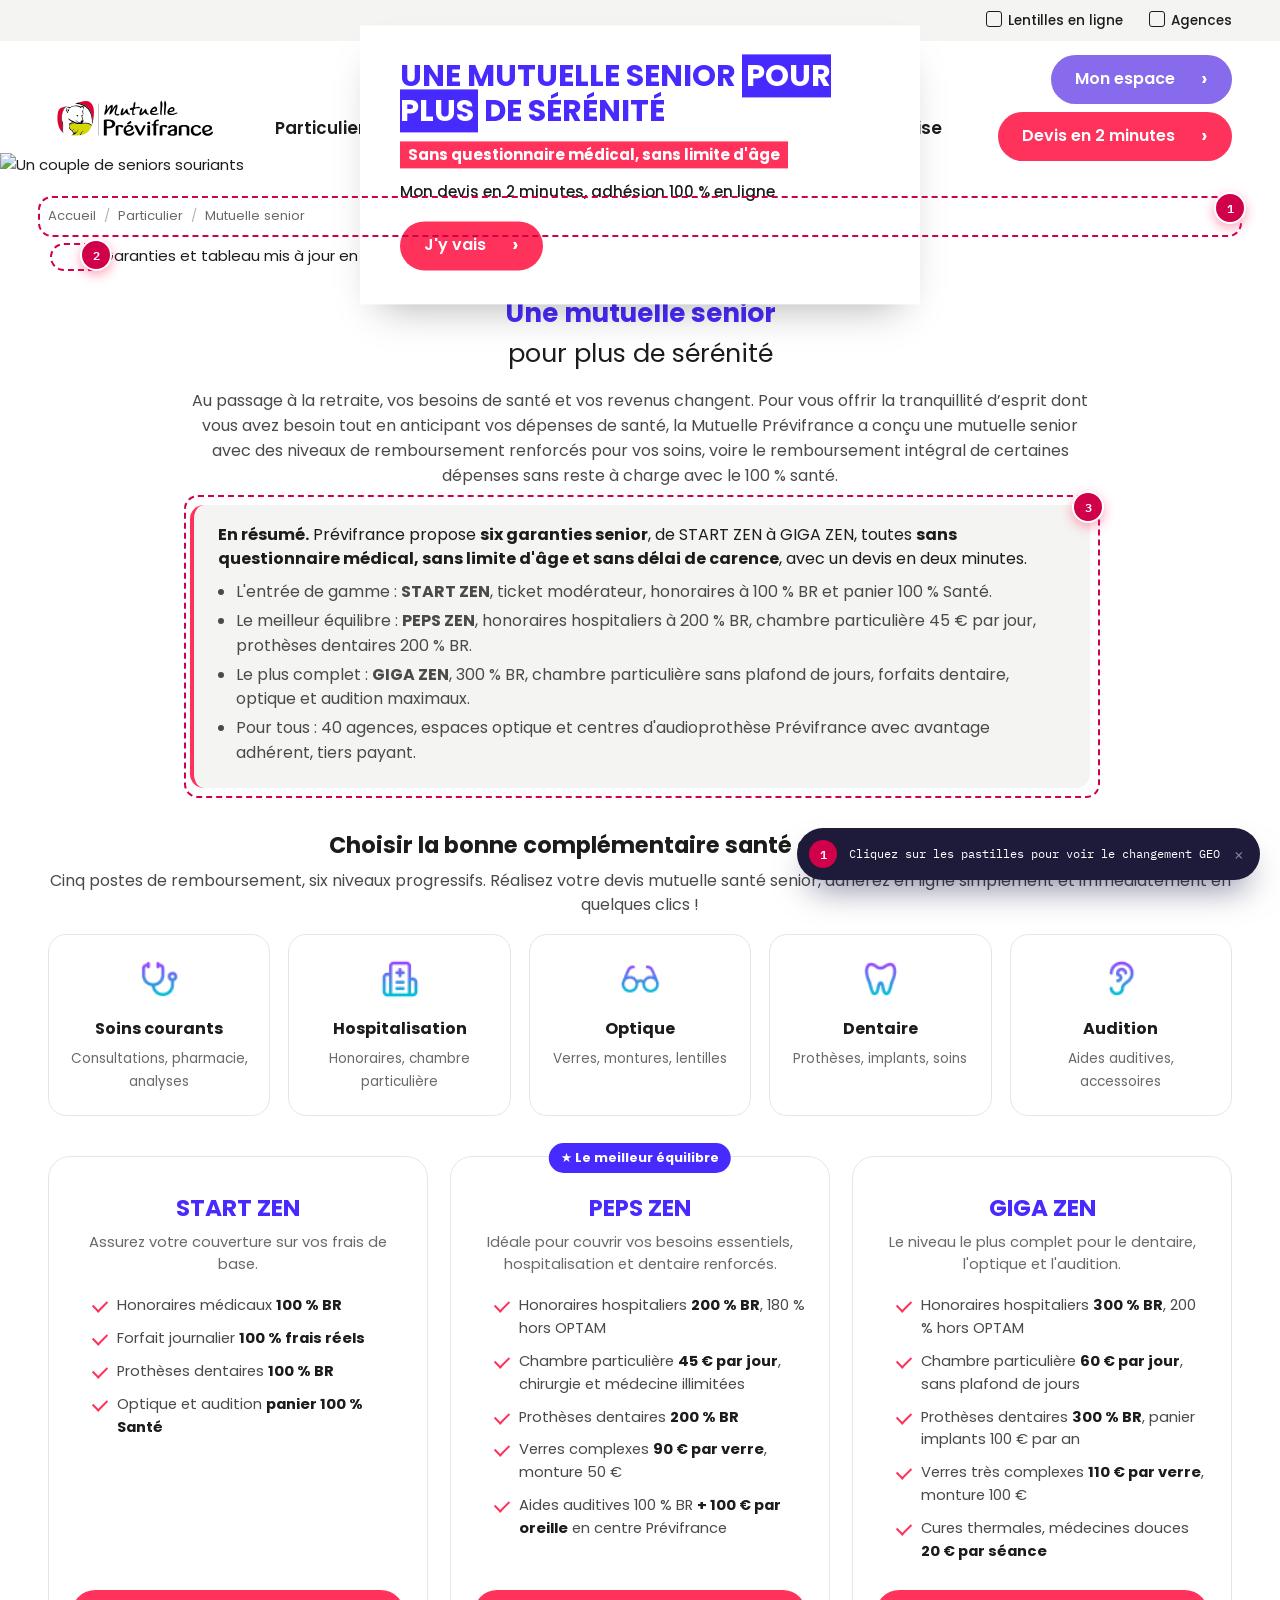
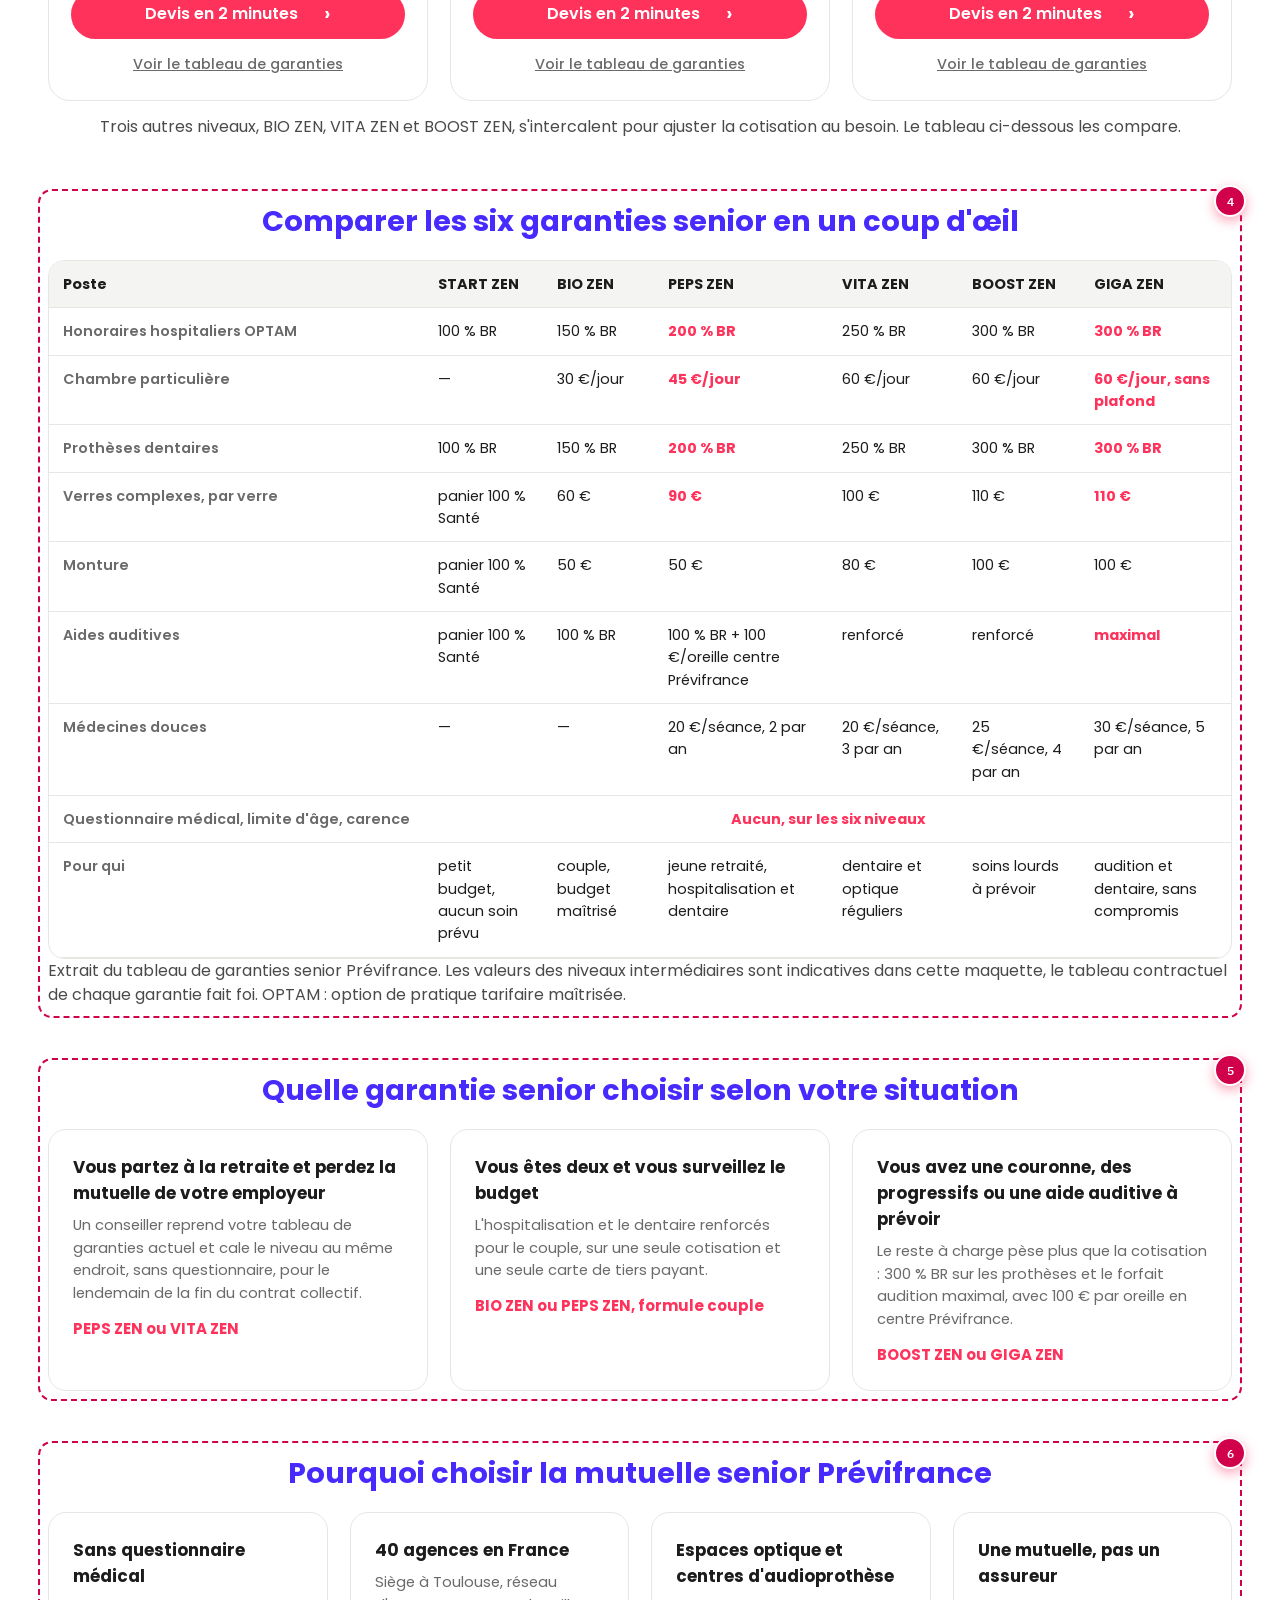
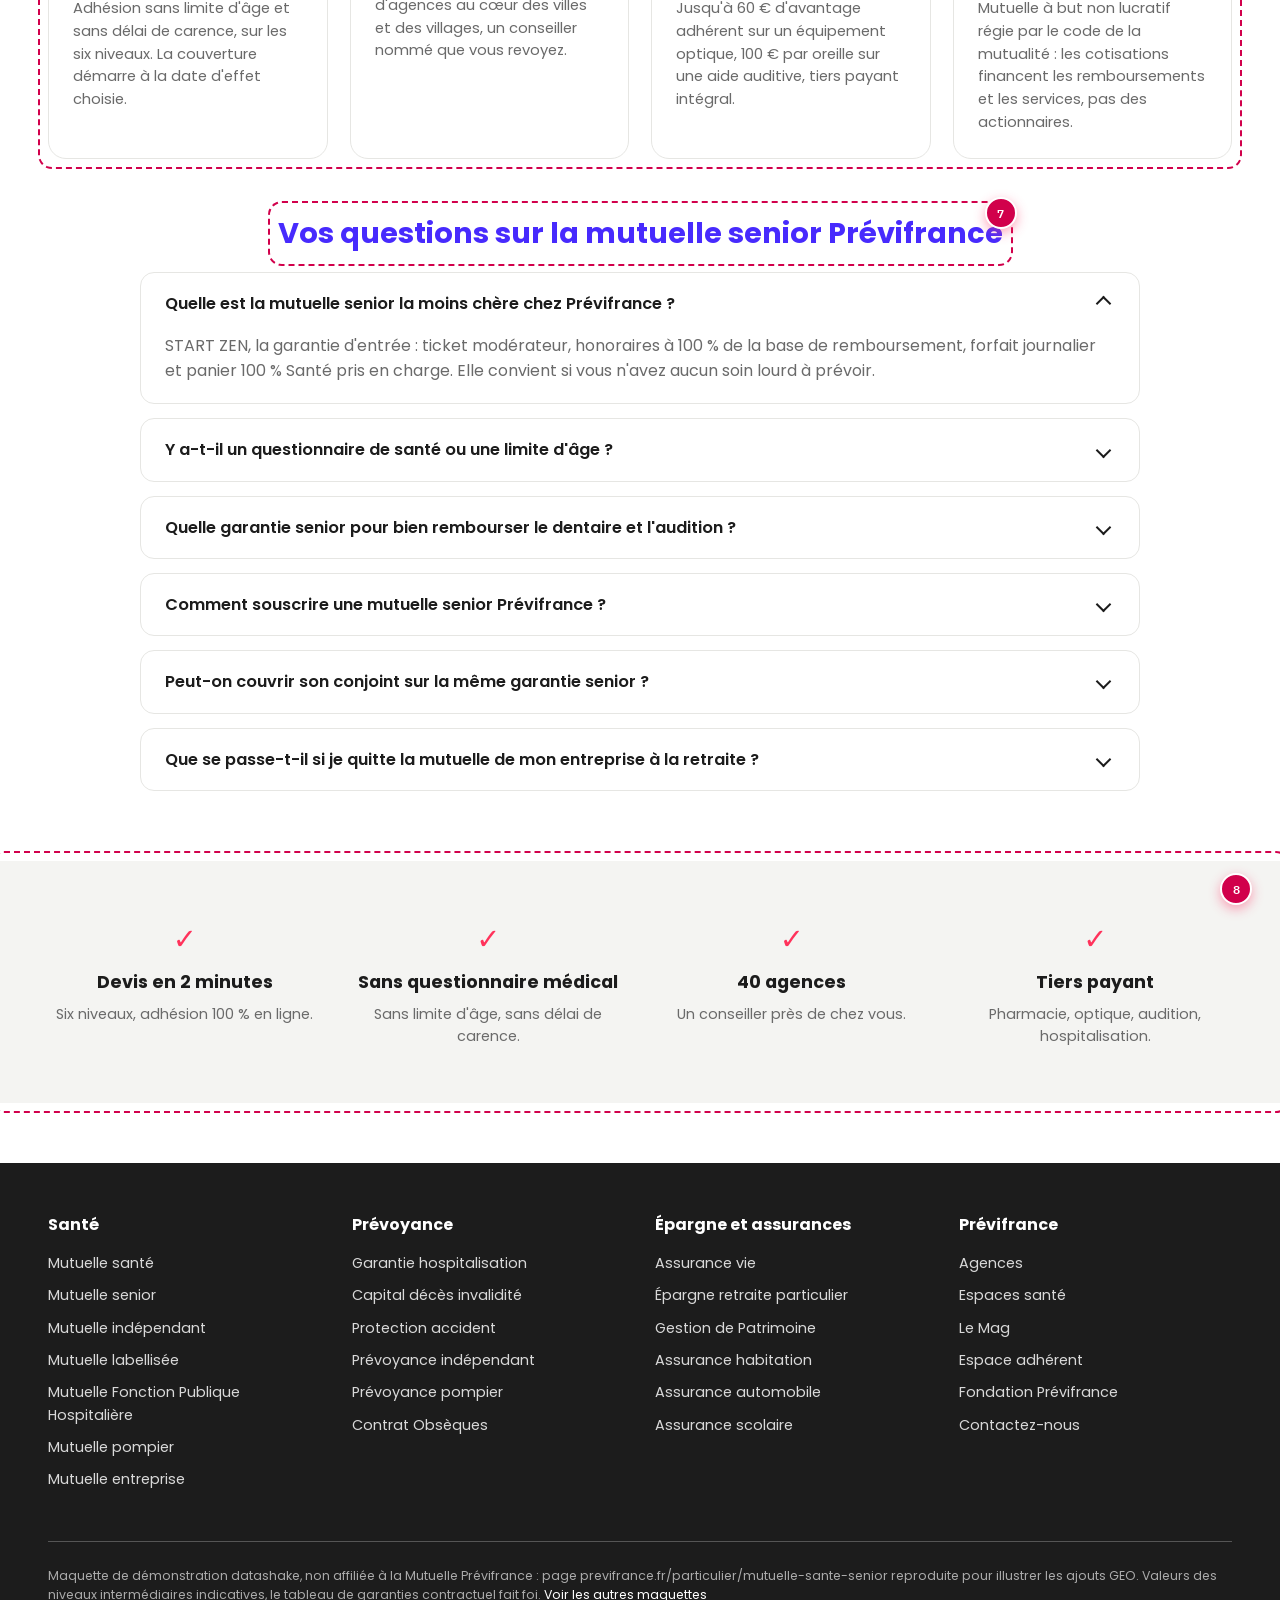
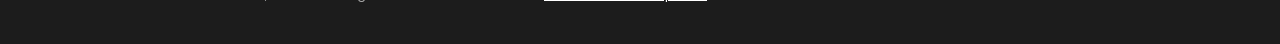
==== mutuelle-sante-senior.html @ 7e4151a9 "Maquettes GEO Prévifrance : page conseil et page d'offre senior, pastilles cliquables Co-Authored-By" ====
<!doctype html>
<html lang="fr">
<head>
<meta charset="utf-8">
<meta name="viewport" content="width=device-width, initial-scale=1.0">
<title>Mutuelle santé senior et retraité sans limite d'âge | Mutuelle Prévifrance — maquette GEO datashake</title>
<meta name="description" content="Maquette datashake de la page previfrance.fr/particulier/mutuelle-sante-senior : page d'offre reproduite, ajouts GEO en pastilles pour que les six garanties senior soient lues, comparées et citées par ChatGPT, Gemini et les Aperçus IA.">
<meta name="robots" content="noindex, nofollow">
<link rel="canonical" href="https://www.previfrance.fr/particulier/mutuelle-sante-senior.html">
<meta property="og:title" content="Mutuelle santé senior et retraité sans limite d'âge | Mutuelle Prévifrance">
<meta property="og:description" content="Six niveaux de garanties senior sans questionnaire médical, sans limite d'âge, devis en 2 minutes et adhésion en ligne.">
<meta property="og:image" content="https://www.previfrance.fr/sites/default/files/2026-09/HEADER_SENIOR%201.jpg">
<meta property="article:modified_time" content="2026-09-01T09:00:00+02:00">
<link rel="stylesheet" href="assets/pf-site.css">
<script type="application/ld+json">
{"@context":"https://schema.org","@type":"BreadcrumbList","itemListElement":[
 {"@type":"ListItem","position":1,"name":"Accueil","item":"https://www.previfrance.fr/"},
 {"@type":"ListItem","position":2,"name":"Particulier","item":"https://www.previfrance.fr/particulier/mutuelle-sante.html"},
 {"@type":"ListItem","position":3,"name":"Mutuelle senior","item":"https://www.previfrance.fr/particulier/mutuelle-sante-senior.html"}]}
</script>
<script type="application/ld+json">
{"@context":"https://schema.org","@type":"WebPage","name":"Mutuelle santé senior et retraité sans limite d'âge","url":"https://www.previfrance.fr/particulier/mutuelle-sante-senior.html","dateModified":"2026-09-01",
 "publisher":{"@type":"Organization","name":"Mutuelle Prévifrance","url":"https://www.previfrance.fr/","logo":"https://www.previfrance.fr/themes/custom/previfrance_front/logo.svg","address":{"@type":"PostalAddress","addressLocality":"Toulouse","addressCountry":"FR"},"numberOfEmployees":{"@type":"QuantitativeValue","value":"40 agences"},"sameAs":["https://fr.linkedin.com/company/mutuelle-previfrance"]},
 "mainEntity":{"@type":"ItemList","numberOfItems":6,"itemListElement":[
  {"@type":"ListItem","position":1,"item":{"@type":"Product","name":"START ZEN","brand":{"@type":"Brand","name":"Mutuelle Prévifrance"},"category":"Complémentaire santé senior","description":"Garantie d'entrée : ticket modérateur, honoraires à 100 % BR, forfait journalier, panier 100 % Santé.","offers":{"@type":"Offer","priceCurrency":"EUR","availability":"https://schema.org/InStock","description":"Devis immédiat en ligne, sans questionnaire médical, sans limite d'âge"}}},
  {"@type":"ListItem","position":2,"item":{"@type":"Product","name":"BIO ZEN","brand":{"@type":"Brand","name":"Mutuelle Prévifrance"},"category":"Complémentaire santé senior","description":"Honoraires hospitaliers à 150 % BR, chambre particulière 30 € par jour, prothèses dentaires 150 % BR.","offers":{"@type":"Offer","priceCurrency":"EUR","availability":"https://schema.org/InStock","description":"Devis immédiat en ligne, sans questionnaire médical"}}},
  {"@type":"ListItem","position":3,"item":{"@type":"Product","name":"PEPS ZEN","brand":{"@type":"Brand","name":"Mutuelle Prévifrance"},"category":"Complémentaire santé senior","description":"Honoraires hospitaliers à 200 % BR, chambre particulière 45 € par jour, prothèses dentaires 200 % BR, verres complexes 90 € par verre.","offers":{"@type":"Offer","priceCurrency":"EUR","availability":"https://schema.org/InStock","description":"Devis immédiat en ligne, sans questionnaire médical"}}},
  {"@type":"ListItem","position":4,"item":{"@type":"Product","name":"VITA ZEN","brand":{"@type":"Brand","name":"Mutuelle Prévifrance"},"category":"Complémentaire santé senior","description":"Honoraires hospitaliers à 250 % BR, chambre particulière 60 € par jour, prothèses dentaires 250 % BR, aides auditives renforcées.","offers":{"@type":"Offer","priceCurrency":"EUR","availability":"https://schema.org/InStock","description":"Devis immédiat en ligne, sans questionnaire médical"}}},
  {"@type":"ListItem","position":5,"item":{"@type":"Product","name":"BOOST ZEN","brand":{"@type":"Brand","name":"Mutuelle Prévifrance"},"category":"Complémentaire santé senior","description":"Honoraires hospitaliers à 300 % BR, prothèses dentaires 300 % BR, verres très complexes 110 € par verre, médecines douces.","offers":{"@type":"Offer","priceCurrency":"EUR","availability":"https://schema.org/InStock","description":"Devis immédiat en ligne, sans questionnaire médical"}}},
  {"@type":"ListItem","position":6,"item":{"@type":"Product","name":"GIGA ZEN","brand":{"@type":"Brand","name":"Mutuelle Prévifrance"},"category":"Complémentaire santé senior","description":"Le niveau le plus complet : 300 % BR, chambre particulière sans plafond de jours, forfaits dentaire, optique et audition maximaux, cures thermales.","offers":{"@type":"Offer","priceCurrency":"EUR","availability":"https://schema.org/InStock","description":"Devis immédiat en ligne, sans questionnaire médical"}}}]}}
</script>
<script type="application/ld+json">
{"@context":"https://schema.org","@type":"FAQPage","mainEntity":[
 {"@type":"Question","name":"Quelle est la mutuelle senior la moins chère chez Prévifrance ?","acceptedAnswer":{"@type":"Answer","text":"START ZEN, la garantie d'entrée : ticket modérateur, honoraires à 100 % de la base de remboursement, forfait journalier et panier 100 % Santé pris en charge. Elle convient si vous n'avez aucun soin lourd à prévoir."}},
 {"@type":"Question","name":"Y a-t-il un questionnaire de santé ou une limite d'âge ?","acceptedAnswer":{"@type":"Answer","text":"Non. Les six garanties senior Prévifrance sont accessibles sans questionnaire médical, sans limite d'âge et sans délai de carence."}},
 {"@type":"Question","name":"Quelle garantie senior pour bien rembourser le dentaire et l'audition ?","acceptedAnswer":{"@type":"Answer","text":"BOOST ZEN ou GIGA ZEN, qui remboursent les prothèses dentaires à 300 % de la base et portent le forfait aides auditives au maximum, avec 100 € par oreille en plus dans un centre d'audioprothèse Prévifrance."}},
 {"@type":"Question","name":"Comment souscrire une mutuelle senior Prévifrance ?","acceptedAnswer":{"@type":"Answer","text":"En ligne avec un devis en deux minutes et une adhésion immédiate, par téléphone, ou dans l'une des 40 agences Prévifrance. La nouvelle mutuelle se charge de résilier l'ancienne."}},
 {"@type":"Question","name":"Peut-on couvrir son conjoint sur la même garantie senior ?","acceptedAnswer":{"@type":"Answer","text":"Oui, la formule couple couvre les deux conjoints sur un même niveau de garantie, avec une seule cotisation et une seule carte de tiers payant."}},
 {"@type":"Question","name":"Que se passe-t-il si je quitte la mutuelle de mon entreprise à la retraite ?","acceptedAnswer":{"@type":"Answer","text":"Vous souscrivez votre garantie senior pour le lendemain de la fin de votre contrat collectif, sans questionnaire. Un conseiller reprend votre ancien tableau de garanties pour caler le niveau au plus juste."}}]}
</script>
</head>
<body>
<div class="topbar"><div class="wrap"><span>Lentilles en ligne</span><span>Agences</span></div></div>
<div class="header"><div class="wrap">
  <a class="logo" href="#" aria-label="Mutuelle Prévifrance"><img src="assets/logo-previfrance.svg" alt="Mutuelle Prévifrance"></a>
  <nav><a href="#">Particulier</a><a href="#">Senior</a><a href="#">Indépendant</a><a href="#">Pompier</a><a href="#">Agent territorial</a><a href="#">Entreprise</a></nav>
  <div class="right"><a class="btn-violet" href="#">Mon espace</a><a class="btn-pink" href="#">Devis en 2 minutes</a></div>
</div></div>

<section class="hero">
  <img src="assets/header_landing_senior.jpg" alt="Un couple de seniors souriants">
  <div class="hero-box">
    <h1>Une mutuelle senior <mark>pour plus</mark> de sérénité</h1>
    <span class="tag">Sans questionnaire médical, sans limite d'âge</span>
    <p>Mon devis en 2 minutes, adhésion 100 % en ligne</p>
    <a class="btn-pink" href="#garanties">J'y vais</a>
  </div>
</section>

<main class="wrap">

  <nav class="breadcrumb geo-mark" aria-label="Fil d'Ariane" style="margin-top:30px">
    <button class="geo-badge" type="button" data-tooltip="t1" aria-expanded="false">1</button>
    <div class="geo-tooltip" id="t1" role="tooltip"><span class="kind">Structure + code</span><strong>Fil d'Ariane visible et balisé</strong><p>Il resitue la page dans Accueil &gt; Particulier &gt; Mutuelle senior et se double d'un schéma <code>BreadcrumbList</code>, lu par les moteurs génératifs pour comprendre où ils sont sur le site et à quel public la page s'adresse.</p></div>
    <a href="#">Accueil</a><span class="sep">/</span><a href="#">Particulier</a><span class="sep">/</span><span>Mutuelle senior</span>
  </nav>

  <div class="content" style="padding:0;max-width:none">
    <p class="geo-updated geo-mark" style="display:inline-block;margin:26px 0 0 12px;padding:4px 30px 4px 8px">
      <button class="geo-badge" type="button" data-tooltip="t2" aria-expanded="false">2</button>
      <div class="geo-tooltip" id="t2" role="tooltip"><span class="kind">Fraîcheur</span><strong>Date de mise à jour visible et balisée</strong><p>Les IA privilégient le contenu daté et récent. La page d'origine ne porte aucune date ni en-tête HTTP de fraîcheur. La date est affichée, portée par <code>&lt;time datetime&gt;</code>, reprise en <code>dateModified</code> dans le JSON-LD et en <code>article:modified_time</code>.</p></div>
      Garanties et tableau mis à jour en <time datetime="2026-09-01">septembre 2026</time>
    </p>

    <h2 class="h2-center" style="margin-top:26px">Une mutuelle senior <small>pour plus de sérénité</small></h2>
    <p class="sub" style="max-width:900px;margin-left:auto;margin-right:auto">Au passage à la retraite, vos besoins de santé et vos revenus changent. Pour vous offrir la tranquillité d’esprit dont vous avez besoin tout en anticipant vos dépenses de santé, la Mutuelle Prévifrance a conçu une mutuelle senior avec des niveaux de remboursement renforcés pour vos soins, voire le remboursement intégral de certaines dépenses sans reste à charge avec le 100 % santé.</p>

    <div class="geo-quick geo-mark" style="max-width:900px;margin:0 auto 40px">
      <button class="geo-badge" type="button" data-tooltip="t3" aria-expanded="false">3</button>
      <div class="geo-tooltip" id="t3" role="tooltip"><span class="kind">Sémantique</span><strong>Résumé rapide avant les cartes</strong><p>Une IA lit les 300 premiers mots et repart. Ce bloc répond en cinq lignes aux questions mesurées : combien de garanties, la moins chère, la plus complète, les conditions d'entrée. C'est la phrase que ChatGPT recopie quand on lui demande « quelle mutuelle senior choisir ».</p></div>
      <strong>En résumé.</strong> Prévifrance propose <strong>six garanties senior</strong>, de START ZEN à GIGA ZEN, toutes <strong>sans questionnaire médical, sans limite d'âge et sans délai de carence</strong>, avec un devis en deux minutes.
      <ul>
        <li>L'entrée de gamme : <strong>START ZEN</strong>, ticket modérateur, honoraires à 100 % BR et panier 100 % Santé.</li>
        <li>Le meilleur équilibre : <strong>PEPS ZEN</strong>, honoraires hospitaliers à 200 % BR, chambre particulière 45 € par jour, prothèses dentaires 200 % BR.</li>
        <li>Le plus complet : <strong>GIGA ZEN</strong>, 300 % BR, chambre particulière sans plafond de jours, forfaits dentaire, optique et audition maximaux.</li>
        <li>Pour tous : 40 agences, espaces optique et centres d'audioprothèse Prévifrance avec avantage adhérent, tiers payant.</li>
      </ul>
    </div>

    <h3 style="text-align:center;font-size:1.4rem;margin:0 0 6px">Choisir la bonne complémentaire santé c'est simple !</h3>
    <p class="sub">Cinq postes de remboursement, six niveaux progressifs. Réalisez votre devis mutuelle santé senior, adhérez en ligne simplement et immédiatement en quelques clics !</p>

    <div class="postes">
      <div class="poste"><img src="assets/ico-soins.png" alt=""><b>Soins courants</b><span>Consultations, pharmacie, analyses</span></div>
      <div class="poste"><img src="assets/ico-hospi.png" alt=""><b>Hospitalisation</b><span>Honoraires, chambre particulière</span></div>
      <div class="poste"><img src="assets/ico-optique.png" alt=""><b>Optique</b><span>Verres, montures, lentilles</span></div>
      <div class="poste"><img src="assets/ico-dentaire.png" alt=""><b>Dentaire</b><span>Prothèses, implants, soins</span></div>
      <div class="poste"><img src="assets/ico-audition.png" alt=""><b>Audition</b><span>Aides auditives, accessoires</span></div>
    </div>

    <div class="cards" id="garanties">
      <article class="card">
        <h3>START ZEN</h3><p class="desc">Assurez votre couverture sur vos frais de base.</p>
        <ul class="feat">
          <li><span>Honoraires médicaux <b>100 % BR</b></span></li>
          <li><span>Forfait journalier <b>100 % frais réels</b></span></li>
          <li><span>Prothèses dentaires <b>100 % BR</b></span></li>
          <li><span>Optique et audition <b>panier 100 % Santé</b></span></li>
        </ul>
        <a class="btn-pink" href="#">Devis en 2 minutes</a><a class="more" href="#">Voir le tableau de garanties</a>
      </article>
      <article class="card">
        <span class="star">★ Le meilleur équilibre</span>
        <h3>PEPS ZEN</h3><p class="desc">Idéale pour couvrir vos besoins essentiels, hospitalisation et dentaire renforcés.</p>
        <ul class="feat">
          <li><span>Honoraires hospitaliers <b>200 % BR</b>, 180 % hors OPTAM</span></li>
          <li><span>Chambre particulière <b>45 € par jour</b>, chirurgie et médecine illimitées</span></li>
          <li><span>Prothèses dentaires <b>200 % BR</b></span></li>
          <li><span>Verres complexes <b>90 € par verre</b>, monture 50 €</span></li>
          <li><span>Aides auditives 100 % BR <b>+ 100 € par oreille</b> en centre Prévifrance</span></li>
        </ul>
        <a class="btn-pink" href="#">Devis en 2 minutes</a><a class="more" href="#">Voir le tableau de garanties</a>
      </article>
      <article class="card">
        <h3>GIGA ZEN</h3><p class="desc">Le niveau le plus complet pour le dentaire, l'optique et l'audition.</p>
        <ul class="feat">
          <li><span>Honoraires hospitaliers <b>300 % BR</b>, 200 % hors OPTAM</span></li>
          <li><span>Chambre particulière <b>60 € par jour</b>, sans plafond de jours</span></li>
          <li><span>Prothèses dentaires <b>300 % BR</b>, panier implants 100 € par an</span></li>
          <li><span>Verres très complexes <b>110 € par verre</b>, monture 100 €</span></li>
          <li><span>Cures thermales, médecines douces <b>20 € par séance</b></span></li>
        </ul>
        <a class="btn-pink" href="#">Devis en 2 minutes</a><a class="more" href="#">Voir le tableau de garanties</a>
      </article>
    </div>
    <p class="sub" style="margin-top:14px">Trois autres niveaux, BIO ZEN, VITA ZEN et BOOST ZEN, s'intercalent pour ajuster la cotisation au besoin. Le tableau ci-dessous les compare.</p>

    <div class="geo-mark" style="margin-top:60px">
      <button class="geo-badge" type="button" data-tooltip="t4" aria-expanded="false">4</button>
      <div class="geo-tooltip" id="t4" role="tooltip"><span class="kind">Sémantique + structure</span><strong>Tableau comparatif en HTML, sur la page</strong><p>Sur previfrance.fr, le tableau de garanties est un accordéon de 750 lignes par niveau, construit en JavaScript. Un vrai <code>&lt;table&gt;</code> avec une ligne par poste et une colonne par niveau est ce que les IA extraient le plus facilement pour répondre « compare-moi les garanties senior Prévifrance » ou « quel niveau choisir ». C'est aussi ce que Google reprend dans ses aperçus.</p></div>
      <h2 class="h2-center" style="margin-top:0;font-size:1.8rem">Comparer les six garanties senior en un coup d'œil</h2>
      <div class="table-wrap"><table class="compare">
        <thead><tr><th>Poste</th><th>START ZEN</th><th>BIO ZEN</th><th>PEPS ZEN</th><th>VITA ZEN</th><th>BOOST ZEN</th><th>GIGA ZEN</th></tr></thead>
        <tbody>
          <tr><th>Honoraires hospitaliers OPTAM</th><td>100 % BR</td><td>150 % BR</td><td><b>200 % BR</b></td><td>250 % BR</td><td>300 % BR</td><td><b>300 % BR</b></td></tr>
          <tr><th>Chambre particulière</th><td>—</td><td>30 €/jour</td><td><b>45 €/jour</b></td><td>60 €/jour</td><td>60 €/jour</td><td><b>60 €/jour, sans plafond</b></td></tr>
          <tr><th>Prothèses dentaires</th><td>100 % BR</td><td>150 % BR</td><td><b>200 % BR</b></td><td>250 % BR</td><td>300 % BR</td><td><b>300 % BR</b></td></tr>
          <tr><th>Verres complexes, par verre</th><td>panier 100 % Santé</td><td>60 €</td><td><b>90 €</b></td><td>100 €</td><td>110 €</td><td><b>110 €</b></td></tr>
          <tr><th>Monture</th><td>panier 100 % Santé</td><td>50 €</td><td>50 €</td><td>80 €</td><td>100 €</td><td>100 €</td></tr>
          <tr><th>Aides auditives</th><td>panier 100 % Santé</td><td>100 % BR</td><td>100 % BR + 100 €/oreille centre Prévifrance</td><td>renforcé</td><td>renforcé</td><td><b>maximal</b></td></tr>
          <tr><th>Médecines douces</th><td>—</td><td>—</td><td>20 €/séance, 2 par an</td><td>20 €/séance, 3 par an</td><td>25 €/séance, 4 par an</td><td>30 €/séance, 5 par an</td></tr>
          <tr><th>Questionnaire médical, limite d'âge, carence</th><td colspan="6" style="text-align:center"><b>Aucun, sur les six niveaux</b></td></tr>
          <tr><th>Pour qui</th><td>petit budget, aucun soin prévu</td><td>couple, budget maîtrisé</td><td>jeune retraité, hospitalisation et dentaire</td><td>dentaire et optique réguliers</td><td>soins lourds à prévoir</td><td>audition et dentaire, sans compromis</td></tr>
        </tbody></table></div>
      <p class="caption">Extrait du tableau de garanties senior Prévifrance. Les valeurs des niveaux intermédiaires sont indicatives dans cette maquette, le tableau contractuel de chaque garantie fait foi. OPTAM : option de pratique tarifaire maîtrisée.</p>
    </div>

    <div class="geo-mark" style="margin-top:60px">
      <button class="geo-badge" type="button" data-tooltip="t5" aria-expanded="false">5</button>
      <div class="geo-tooltip" id="t5" role="tooltip"><span class="kind">Sémantique</span><strong>Une réponse par situation</strong><p>« Quelle mutuelle quand je pars à la retraite », « pour un couple », « avec des soins dentaires prévus » : ces prompts n'ont aucune réponse sur previfrance.fr. Trois blocs courts, une recommandation nette par situation, c'est la forme exacte d'une réponse d'assistant, et c'est ce que la jeune retraitée demande.</p></div>
      <h2 class="h2-center" style="margin-top:0;font-size:1.8rem">Quelle garantie senior choisir selon votre situation</h2>
      <div class="who">
        <div><h4>Vous partez à la retraite et perdez la mutuelle de votre employeur</h4><p>Un conseiller reprend votre tableau de garanties actuel et cale le niveau au même endroit, sans questionnaire, pour le lendemain de la fin du contrat collectif.</p><span class="pick">PEPS ZEN ou VITA ZEN</span></div>
        <div><h4>Vous êtes deux et vous surveillez le budget</h4><p>L'hospitalisation et le dentaire renforcés pour le couple, sur une seule cotisation et une seule carte de tiers payant.</p><span class="pick">BIO ZEN ou PEPS ZEN, formule couple</span></div>
        <div><h4>Vous avez une couronne, des progressifs ou une aide auditive à prévoir</h4><p>Le reste à charge pèse plus que la cotisation : 300 % BR sur les prothèses et le forfait audition maximal, avec 100 € par oreille en centre Prévifrance.</p><span class="pick">BOOST ZEN ou GIGA ZEN</span></div>
      </div>
    </div>

    <div class="geo-mark" style="margin-top:60px">
      <button class="geo-badge" type="button" data-tooltip="t6" aria-expanded="false">6</button>
      <div class="geo-tooltip" id="t6" role="tooltip"><span class="kind">Autorité</span><strong>Les faits qui font citer Prévifrance</strong><p>Une IA cite ce qui quantifie et ce qu'elle peut vérifier : 40 agences, siège à Toulouse, espaces optique, centres d'audioprothèse, avantage adhérent chiffré. La page d'origine le dit en bas de page, dispersé. Ici c'est un bloc, avec les chiffres.</p></div>
      <h2 class="h2-center" style="margin-top:0;font-size:1.8rem">Pourquoi choisir la mutuelle senior Prévifrance</h2>
      <div class="who" style="grid-template-columns:repeat(4,1fr)">
        <div><h4>Sans questionnaire médical</h4><p>Adhésion sans limite d'âge et sans délai de carence, sur les six niveaux. La couverture démarre à la date d'effet choisie.</p></div>
        <div><h4>40 agences en France</h4><p>Siège à Toulouse, réseau d'agences au cœur des villes et des villages, un conseiller nommé que vous revoyez.</p></div>
        <div><h4>Espaces optique et centres d'audioprothèse</h4><p>Jusqu'à 60 € d'avantage adhérent sur un équipement optique, 100 € par oreille sur une aide auditive, tiers payant intégral.</p></div>
        <div><h4>Une mutuelle, pas un assureur</h4><p>Mutuelle à but non lucratif régie par le code de la mutualité : les cotisations financent les remboursements et les services, pas des actionnaires.</p></div>
      </div>
    </div>

    <h2 class="h2-center geo-mark" style="display:table;margin-left:auto;margin-right:auto;font-size:1.8rem">Vos questions sur la mutuelle senior Prévifrance
      <button class="geo-badge" type="button" data-tooltip="t7" aria-expanded="false">7</button>
      <div class="geo-tooltip" id="t7" role="tooltip"><span class="kind">Sémantique + code</span><strong>FAQ sur les vrais prompts, balisée FAQPage</strong><p>La page d'origine n'a pas de FAQ. Celle-ci reprend les prompts mesurés : la moins chère, questionnaire, dentaire et audition, comment souscrire, conjoint, départ à la retraite. Deux phrases par réponse, un niveau nommé à chaque fois, doublées d'un schéma <code>FAQPage</code>.</p></div>
    </h2>
    <div class="faq">
      <details open><summary>Quelle est la mutuelle senior la moins chère chez Prévifrance ?</summary><p>START ZEN, la garantie d'entrée : ticket modérateur, honoraires à 100 % de la base de remboursement, forfait journalier et panier 100 % Santé pris en charge. Elle convient si vous n'avez aucun soin lourd à prévoir.</p></details>
      <details><summary>Y a-t-il un questionnaire de santé ou une limite d'âge ?</summary><p>Non. Les six garanties senior Prévifrance sont accessibles sans questionnaire médical, sans limite d'âge et sans délai de carence.</p></details>
      <details><summary>Quelle garantie senior pour bien rembourser le dentaire et l'audition ?</summary><p>BOOST ZEN ou GIGA ZEN, qui remboursent les prothèses dentaires à 300 % de la base et portent le forfait aides auditives au maximum, avec 100 € par oreille en plus dans un centre d'audioprothèse Prévifrance.</p></details>
      <details><summary>Comment souscrire une mutuelle senior Prévifrance ?</summary><p>En ligne avec un devis en deux minutes et une adhésion immédiate, par téléphone, ou dans l'une des 40 agences Prévifrance. La nouvelle mutuelle se charge de résilier l'ancienne.</p></details>
      <details><summary>Peut-on couvrir son conjoint sur la même garantie senior ?</summary><p>Oui, la formule couple couvre les deux conjoints sur un même niveau de garantie, avec une seule cotisation et une seule carte de tiers payant.</p></details>
      <details><summary>Que se passe-t-il si je quitte la mutuelle de mon entreprise à la retraite ?</summary><p>Vous souscrivez votre garantie senior pour le lendemain de la fin de votre contrat collectif, sans questionnaire. Un conseiller reprend votre ancien tableau de garanties pour caler le niveau au plus juste.</p></details>
    </div>
  </div>
</main>

<section class="reassure geo-mark" style="position:relative">
  <button class="geo-badge" type="button" data-tooltip="t8" aria-expanded="false" style="top:12px;right:28px">8</button>
  <div class="geo-tooltip" id="t8" role="tooltip" style="top:48px;right:28px"><span class="kind">Code</span><strong>Données structurées Product, Offer, Organization</strong><p>La page d'origine ne porte qu'un <code>WebPage</code> et un fil d'Ariane. Chaque garantie devient un <code>Product</code> avec son <code>Offer</code>, la page un <code>WebPage</code> daté, et Prévifrance une <code>Organization</code> avec son adresse à Toulouse. C'est ce qui permet à une IA de citer « six garanties sans questionnaire » depuis previfrance.fr plutôt que depuis un comparateur.</p></div>
  <div class="wrap">
    <div><div class="ic">✓</div><h4>Devis en 2 minutes</h4><p>Six niveaux, adhésion 100 % en ligne.</p></div>
    <div><div class="ic">✓</div><h4>Sans questionnaire médical</h4><p>Sans limite d'âge, sans délai de carence.</p></div>
    <div><div class="ic">✓</div><h4>40 agences</h4><p>Un conseiller près de chez vous.</p></div>
    <div><div class="ic">✓</div><h4>Tiers payant</h4><p>Pharmacie, optique, audition, hospitalisation.</p></div>
  </div>
</section>

<footer><div class="wrap">
  <div class="cols">
    <div><h5>Santé</h5><ul><li>Mutuelle santé</li><li>Mutuelle senior</li><li>Mutuelle indépendant</li><li>Mutuelle labellisée</li><li>Mutuelle Fonction Publique Hospitalière</li><li>Mutuelle pompier</li><li>Mutuelle entreprise</li></ul></div>
    <div><h5>Prévoyance</h5><ul><li>Garantie hospitalisation</li><li>Capital décès invalidité</li><li>Protection accident</li><li>Prévoyance indépendant</li><li>Prévoyance pompier</li><li>Contrat Obsèques</li></ul></div>
    <div><h5>Épargne et assurances</h5><ul><li>Assurance vie</li><li>Épargne retraite particulier</li><li>Gestion de Patrimoine</li><li>Assurance habitation</li><li>Assurance automobile</li><li>Assurance scolaire</li></ul></div>
    <div><h5>Prévifrance</h5><ul><li>Agences</li><li>Espaces santé</li><li>Le Mag</li><li>Espace adhérent</li><li>Fondation Prévifrance</li><li>Contactez-nous</li></ul></div>
  </div>
  <div class="legal">Maquette de démonstration datashake, non affiliée à la Mutuelle Prévifrance : page previfrance.fr/particulier/mutuelle-sante-senior reproduite pour illustrer les ajouts GEO. Valeurs des niveaux intermédiaires indicatives, le tableau de garanties contractuel fait foi. <a href="index.html" style="color:#fff;text-decoration:underline">Voir les autres maquettes</a></div>
</div></footer>

<div class="geo-hint" id="geo-hint">
  <span class="demo">1</span>
  <span>Cliquez sur les pastilles pour voir le changement GEO</span>
  <button type="button" aria-label="Fermer">&times;</button>
</div>

<script>
  const hint = document.getElementById('geo-hint');
  const dismissHint = () => { if (hint) hint.classList.add('gone'); };
  if (hint) hint.querySelector('button').addEventListener('click', (e) => { e.stopPropagation(); dismissHint(); });
  document.querySelectorAll('.geo-badge').forEach(btn => {
    btn.setAttribute('title', 'Cliquez pour voir le changement GEO');
    btn.addEventListener('click', (e) => {
      e.stopPropagation();
      document.body.classList.add('geo-seen');
      dismissHint();
      const id = btn.getAttribute('data-tooltip');
      const tip = document.getElementById(id);
      const wasOpen = tip.classList.contains('open');
      document.querySelectorAll('.geo-tooltip.open').forEach(t => t.classList.remove('open'));
      document.querySelectorAll('.geo-badge').forEach(b => b.setAttribute('aria-expanded','false'));
      if (!wasOpen) { tip.classList.add('open'); btn.setAttribute('aria-expanded','true'); }
    });
  });
  document.querySelectorAll('.geo-tooltip').forEach(t => t.addEventListener('click', e => e.stopPropagation()));
  document.addEventListener('click', () => {
    document.querySelectorAll('.geo-tooltip.open').forEach(t => t.classList.remove('open'));
    document.querySelectorAll('.geo-badge').forEach(b => b.setAttribute('aria-expanded','false'));
  });
</script>
</body>
</html>
---- assets/pf-site.css ----
/* Reproduction fidele de la DA previfrance.fr pour la maquette GEO datashake. Non affiliee a la Mutuelle Previfrance. */
@import url('https://fonts.googleapis.com/css2?family=Poppins:wght@400;500;600;700;800&family=IBM+Plex+Mono:wght@500;600&display=swap');
:root{--pink:#FF325B;--pink-soft:#FFD8DF;--violet:#886AEC;--blue:#472AFD;--ink:#1c1c1c;--ink-soft:#4a4a4a;--grey:#6a6a6a;--line:#e6e6e3;--paper:#F4F4F2;--navy:#1d1a3a;
 --geo:#d1004b;--geo-dark:#a30039;--geo-soft:#fff0f4;--geo-line:#ffb9cd;--radius-s:8px;--radius-m:14px;--radius-l:22px}
*{box-sizing:border-box}html,body{overflow-x:clip}
body{margin:0;font-family:'Poppins',system-ui,sans-serif;color:var(--ink);font-size:15px;line-height:1.55;background:#fff}
a{color:inherit;text-decoration:none}
.wrap{max-width:1240px;margin:0 auto;padding:0 28px}
/* header previfrance */
.topbar{background:var(--paper);font-size:.85rem;font-weight:500}
.topbar .wrap{display:flex;justify-content:flex-end;gap:26px;padding-top:10px;padding-bottom:10px}
.topbar span::before{content:'';display:inline-block;width:14px;height:14px;border:1.6px solid var(--ink);border-radius:3px;margin-right:6px;vertical-align:-2px}
.header .wrap{display:flex;align-items:flex-end;height:112px;padding-bottom:12px;position:relative}
.header .logo img{height:50px;display:block;margin-right:52px;margin-bottom:-2px}
.header nav{display:flex;font-weight:600;font-size:1.05rem}
.header nav a{padding:0 10px;border-left:1px solid var(--line)}.header nav a:first-child{border:0;padding-left:0}
.header .right{position:absolute;right:28px;top:14px;display:flex;flex-direction:column;gap:8px;align-items:flex-end}
.btn-violet,.btn-pink{display:inline-flex;align-items:center;gap:26px;color:#fff;border-radius:999px;padding:12px 24px;font-weight:600;font-size:1rem}
.btn-violet{background:var(--violet)}.btn-pink{background:var(--pink)}
.btn-violet::after,.btn-pink::after{content:'›';font-size:1.3rem;line-height:1}
/* hero bandeau */
.hero{position:relative;margin:0}.hero img{width:100%;display:block;max-height:420px;object-fit:cover}
.hero-box{position:absolute;left:50%;top:50%;transform:translate(-50%,-50%);background:#fff;padding:34px 40px;max-width:560px;box-shadow:0 20px 40px -20px rgba(0,0,0,.35)}
.hero-box h1,.hero-box .h1{color:var(--blue);font-weight:700;font-size:1.9rem;line-height:1.15;margin:0 0 12px;text-transform:uppercase}
.hero-box h1 mark{background:var(--blue);color:#fff;padding:0 4px}
.hero-box .tag{display:inline-block;background:var(--pink);color:#fff;font-weight:700;padding:2px 8px;margin:0 0 12px}
.hero-box p{margin:0 0 18px;font-weight:500}
/* contenu */
.content{max-width:860px;margin:0 auto;padding:0 28px}
.content h1{font-size:2.3rem;font-weight:700;line-height:1.15;margin:34px 0 18px;color:var(--ink)}
.content h2{font-size:1.65rem;font-weight:700;margin:52px 0 16px;color:var(--blue)}
.content h3{font-size:1.15rem;font-weight:700;margin:28px 0 8px}
.content p{margin:0 0 16px;font-size:1rem;color:var(--ink-soft)}
.content ul,.content ol{color:var(--ink-soft);padding-left:22px}.content li{margin:0 0 8px}
.lead{font-size:1.1rem;font-weight:500;color:var(--ink)}
.breadcrumb{font-size:.82rem;color:var(--grey);margin:18px 0 0;display:flex;gap:8px;flex-wrap:wrap}.breadcrumb .sep{opacity:.5}
.author{display:flex;align-items:center;gap:14px;margin:0 0 26px;font-size:.88rem;color:var(--grey)}
.author .av{width:44px;height:44px;border-radius:50%;background:var(--pink-soft);display:flex;align-items:center;justify-content:center;font-weight:700;color:var(--pink)}
.author b{color:var(--ink);display:block}
.cta-band{background:var(--paper);border-radius:18px;padding:26px 30px;display:flex;align-items:center;justify-content:space-between;gap:20px;margin:40px 0}
.cta-band b{font-size:1.15rem;color:var(--blue);display:block}.cta-band span{color:var(--grey)}
.toc{border:1px solid var(--line);border-radius:14px;padding:18px 24px;margin:0 0 30px;font-size:.95rem}
.toc b{display:block;margin-bottom:8px}.toc ol{margin:0;padding-left:20px;columns:2;column-gap:30px}.toc li{margin:0 0 6px}.toc a{color:var(--blue);font-weight:500}
.dossier{display:grid;grid-template-columns:1fr 1fr;gap:20px}.dossier>div{border:1px solid var(--line);border-radius:16px;padding:22px}
.dossier h3{margin:0 0 8px;font-size:1.05rem;color:var(--blue)}.dossier p{margin:0;font-size:.92rem}.dossier a{color:var(--pink);font-weight:600;display:inline-block;margin-top:10px}
/* offres */
.h2-center{text-align:center;font-size:2rem;font-weight:700;margin:60px 0 8px;color:var(--ink)}
.h2-center small{display:block;font-weight:400;font-size:1.6rem;color:var(--ink)}
.sub{text-align:center;color:var(--grey);margin:0 0 34px}
.postes{display:grid;grid-template-columns:repeat(5,1fr);gap:18px;margin:0 0 40px}
.poste{border:1px solid var(--line);border-radius:18px;padding:22px 16px;text-align:center}
.poste img{width:44px;height:44px}.poste b{display:block;margin:10px 0 4px;font-size:1rem}.poste span{font-size:.85rem;color:var(--grey)}
.cards{display:grid;grid-template-columns:repeat(3,1fr);gap:22px}
.card{border:1px solid var(--line);border-radius:22px;padding:28px 22px 24px;background:#fff;position:relative;display:flex;flex-direction:column}
.card .star{position:absolute;top:-14px;left:50%;transform:translateX(-50%);background:var(--blue);color:#fff;font-size:.8rem;font-weight:700;border-radius:999px;padding:5px 12px}
.card h3{text-align:center;font-size:1.45rem;font-weight:700;margin:6px 0 4px;color:var(--blue)}
.card .desc{text-align:center;color:var(--grey);font-size:.92rem;margin:0 0 18px;min-height:44px}
.feat{list-style:none;padding:0;margin:0 0 18px;font-size:.92rem}
.feat li{display:flex;gap:10px;align-items:flex-start;margin:0 0 10px}
.feat li::before{content:'';flex:none;width:12px;height:7px;border-left:2.4px solid var(--pink);border-bottom:2.4px solid var(--pink);transform:rotate(-45deg);margin-top:6px}
.feat b{font-weight:700;color:var(--ink)}
.card .btn-pink{justify-content:center;margin-top:auto}
.card .more{display:block;text-align:center;color:var(--grey);font-weight:500;font-size:.9rem;margin-top:14px;text-decoration:underline}
.table-wrap{overflow-x:auto;border:1px solid var(--line);border-radius:16px}
table.compare{width:100%;border-collapse:collapse;font-size:.9rem;min-width:760px}
table.compare th,table.compare td{padding:12px 14px;text-align:left;border-bottom:1px solid var(--line);vertical-align:top}
table.compare thead th{background:var(--paper);font-weight:700}table.compare tbody th{font-weight:600;color:var(--grey);white-space:nowrap}
table.compare td b{color:var(--pink)}
.caption{font-size:.8rem;color:var(--grey);margin:10px 0 0}
.who{display:grid;grid-template-columns:repeat(3,1fr);gap:22px;min-width:0}.who>div{min-width:0}.who>div{border:1px solid var(--line);border-radius:18px;padding:24px}
.who h4{margin:0 0 8px;font-size:1.05rem;font-weight:700}.who p{margin:0;color:var(--grey);font-size:.92rem}.who .pick{display:block;margin-top:12px;color:var(--pink);font-weight:700}
.reassure{background:var(--paper);margin-top:70px;padding:56px 0}
.reassure .wrap{display:grid;grid-template-columns:repeat(4,1fr);gap:30px;text-align:center}
.reassure .ic{color:var(--pink);font-size:1.8rem}.reassure h4{margin:8px 0 6px;font-size:1.1rem;font-weight:700}.reassure p{margin:0;color:var(--grey);font-size:.9rem}
.faq{max-width:1000px;margin:0 auto}
.faq details{border:1px solid var(--line);border-radius:14px;margin:0 0 14px;padding:0 24px}
.faq summary{list-style:none;cursor:pointer;font-weight:600;font-size:1.02rem;padding:18px 0;display:flex;justify-content:space-between;align-items:center}
.faq summary::after{content:'';width:9px;height:9px;border-right:2px solid var(--ink);border-bottom:2px solid var(--ink);transform:rotate(45deg);margin-right:6px}
.faq details[open] summary::after{transform:rotate(-135deg)}
.faq p{margin:0 0 20px;color:var(--grey)}
/* footer */
footer{background:#1c1c1c;color:#d9d9d9;padding:50px 0 40px;font-size:.9rem;margin-top:60px}
footer .cols{display:grid;grid-template-columns:repeat(4,1fr);gap:30px}
footer h5{color:#fff;font-size:1rem;margin:0 0 14px}footer li{list-style:none;margin:0 0 10px}footer ul{padding:0;margin:0}
footer .legal{border-top:1px solid #555;margin-top:40px;padding-top:24px;font-size:.78rem;color:#aaa}
/* ---- ajouts GEO ---- */
.geo-quick{background:var(--paper);border-left:4px solid var(--pink);border-radius:14px;padding:18px 24px;margin:0 0 30px;font-size:1rem}
.geo-quick ul{margin:8px 0 0;padding-left:18px}.geo-quick li{margin:4px 0}
.geo-updated{font-size:.82rem;color:var(--grey);margin:14px 0 0}.geo-updated time{font-weight:700;color:var(--ink)}
.geo-src{font-size:.78rem;color:var(--grey)}.geo-src a{color:var(--grey);text-decoration:underline}
.sources{border-top:1px solid var(--line);margin-top:40px;padding-top:18px;font-size:.85rem;color:var(--grey)}.sources li{margin:0 0 6px}
@media (max-width:900px){.cards,.dossier,.reassure .wrap,footer .cols,.who,.postes{grid-template-columns:1fr}.header nav{display:none}.hero-box{position:static;transform:none;max-width:none}.toc ol{columns:1}}
  /* ---------- GEO annotation system ---------- */
  .geo-mark, .geo-echo{position:relative;}
  .geo-mark::before, .geo-echo::before{
    content:'';position:absolute;inset:-10px;border:2px dashed var(--geo);border-radius:var(--radius-m);
    pointer-events:none;opacity:1;transition:opacity .2s ease, background .2s ease;
  }
  .geo-mark:hover::before, .geo-echo:hover::before{background:rgba(255,56,104,.05);}
  .geo-badge{
    position:absolute;top:-14px;right:-14px;z-index:20;
    width:32px;height:32px;border-radius:50%;
    background:var(--geo);color:#fff;border:2px solid #fff;
    font-family:'IBM Plex Mono';font-weight:600;font-size:.78rem;
    display:flex;align-items:center;justify-content:center;
    cursor:pointer;box-shadow:0 4px 12px rgba(255,56,104,.45);
    transition:transform .15s ease, background .15s ease;
  }
  .geo-badge::after{
    content:'';position:absolute;inset:-4px;border-radius:50%;
    border:2px solid var(--geo);opacity:0;pointer-events:none;
    animation:geoPulse 2.2s ease-out infinite;
  }
  body.geo-seen .geo-badge::after{animation:none;opacity:0;}
  @keyframes geoPulse{0%{transform:scale(.85);opacity:.85;}70%{transform:scale(1.55);opacity:0;}100%{transform:scale(1.55);opacity:0;}}
  .geo-badge:hover, .geo-badge:focus-visible{background:var(--geo-dark);transform:scale(1.18);}
  .geo-badge[aria-expanded="true"]{background:var(--geo-dark);transform:scale(1.18);}
  @media (prefers-reduced-motion:reduce){.geo-badge::after{animation:none;}}
  .geo-hint{
    position:fixed;right:20px;bottom:20px;z-index:300;
    display:flex;align-items:center;gap:12px;
    background:var(--navy);color:#fff;
    font-family:'IBM Plex Mono',monospace;font-size:.78rem;
    padding:12px 14px 12px 12px;border-radius:999px;
    box-shadow:0 18px 34px -12px rgba(4,0,55,.55);
    transition:opacity .3s ease, transform .3s ease;
  }
  .geo-hint.gone{opacity:0;transform:translateY(10px);pointer-events:none;}
  .geo-hint .demo{
    width:28px;height:28px;border-radius:50%;background:var(--geo);
    display:flex;align-items:center;justify-content:center;font-weight:600;font-size:.74rem;flex:none;
    box-shadow:0 0 0 0 rgba(255,56,104,.55);animation:geoHintPulse 2.2s ease-out infinite;
  }
  @keyframes geoHintPulse{0%{box-shadow:0 0 0 0 rgba(255,56,104,.55);}70%{box-shadow:0 0 0 12px rgba(255,56,104,0);}100%{box-shadow:0 0 0 0 rgba(255,56,104,0);}}
  .geo-hint button{appearance:none;background:transparent;border:0;color:#8a88ab;font-size:1rem;cursor:pointer;line-height:1;padding:0 2px;font-family:inherit;}
  .geo-hint button:hover{color:#fff;}
  @media (max-width:600px){.geo-hint{left:16px;right:16px;bottom:16px;justify-content:center;}}
  .geo-tooltip{
    display:none;position:absolute;top:22px;right:-14px;z-index:30;
    width:290px;background:#fff;color:var(--ink);
    border-radius:var(--radius-m);padding:16px 18px;
    box-shadow:0 20px 40px -14px rgba(4,0,55,.4);
    border:1px solid var(--geo-line);
    font-size:.83rem;line-height:1.5;text-transform:none;font-weight:400;
  }
  .geo-tooltip.open{display:block;}
  .geo-tooltip .kind{
    display:inline-block;font-family:'IBM Plex Mono';font-size:.63rem;font-weight:600;
    letter-spacing:.06em;text-transform:uppercase;color:var(--geo-dark);
    background:var(--geo-soft);padding:2px 8px;border-radius:999px;margin-bottom:8px;
  }
  .geo-tooltip strong{display:block;margin-bottom:6px;color:var(--navy);font-size:.9rem}
  .geo-tooltip p{margin:0;color:var(--ink-soft);font-size:.83rem}
  .geo-tooltip code{font-family:'IBM Plex Mono';font-size:.78rem;background:var(--paper);padding:0 4px;border-radius:4px}
  @media (max-width:600px){.geo-tooltip{width:220px;right:-30px;}}
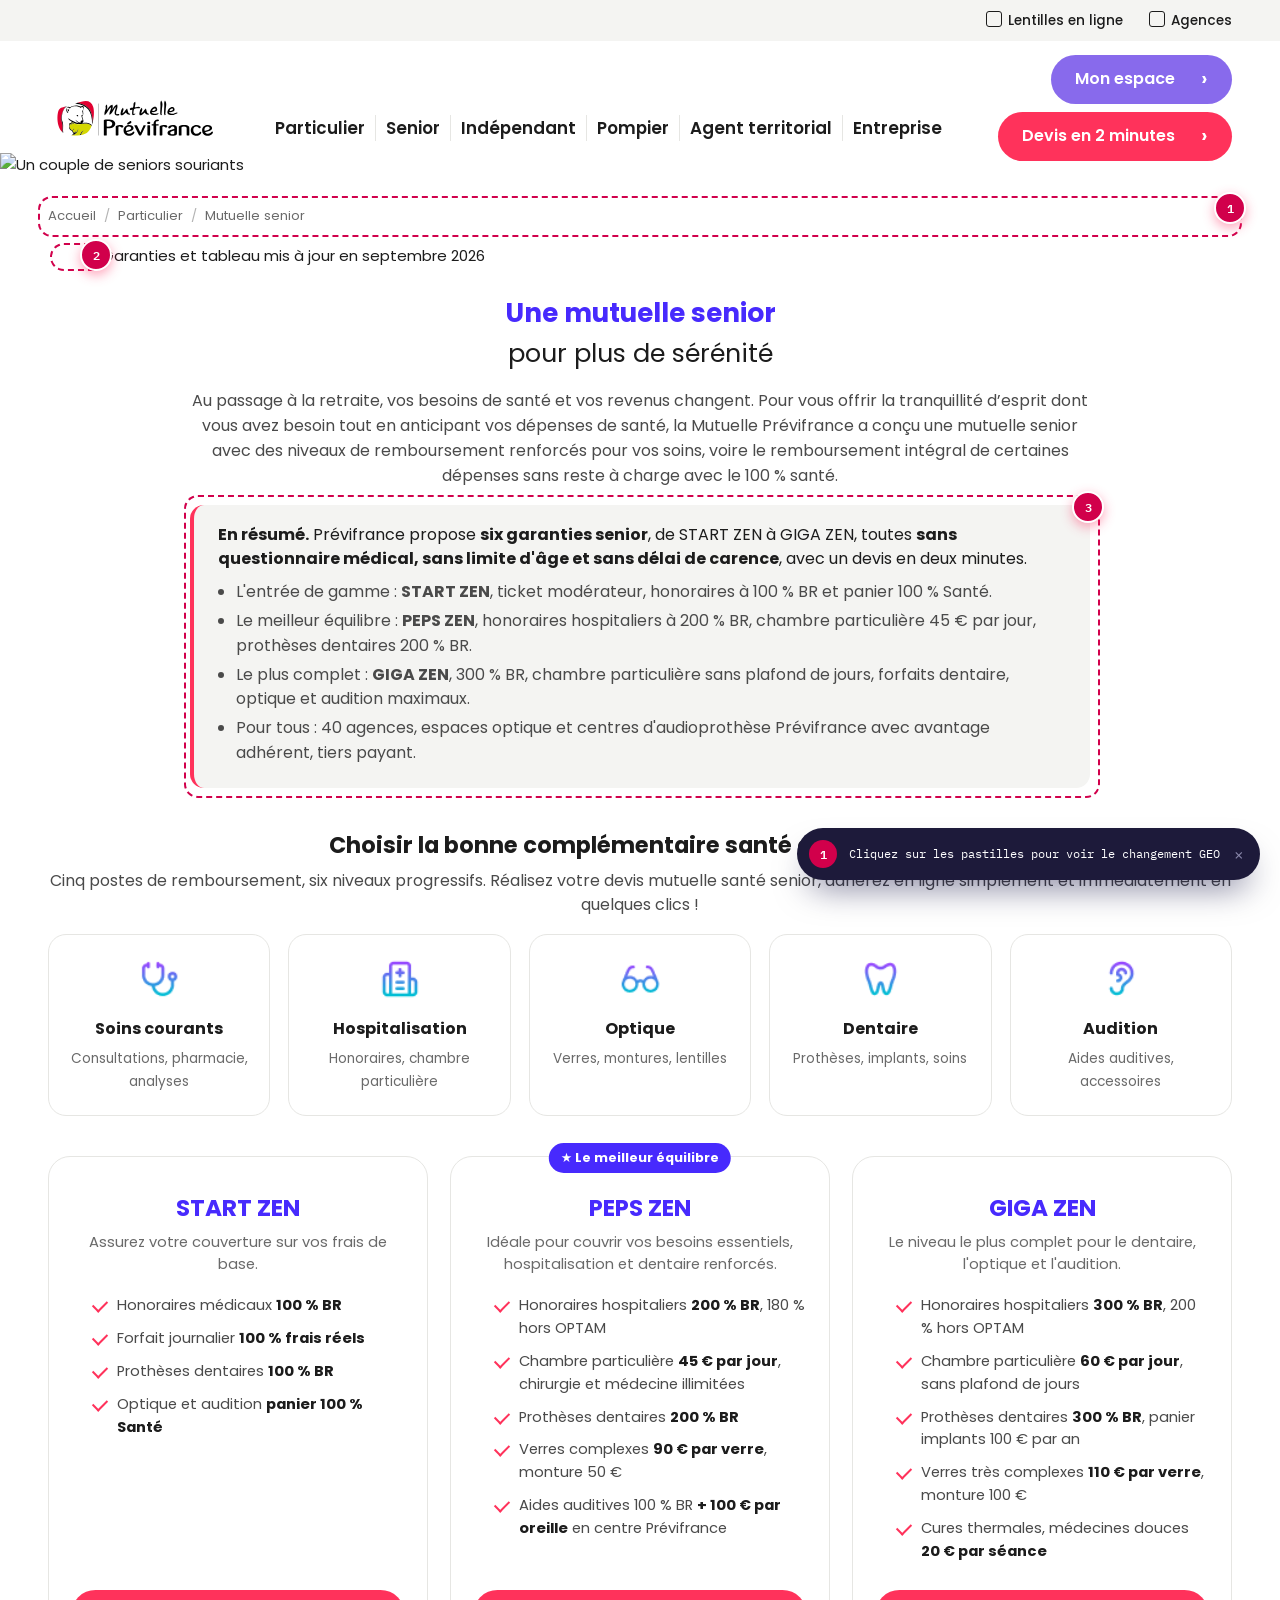
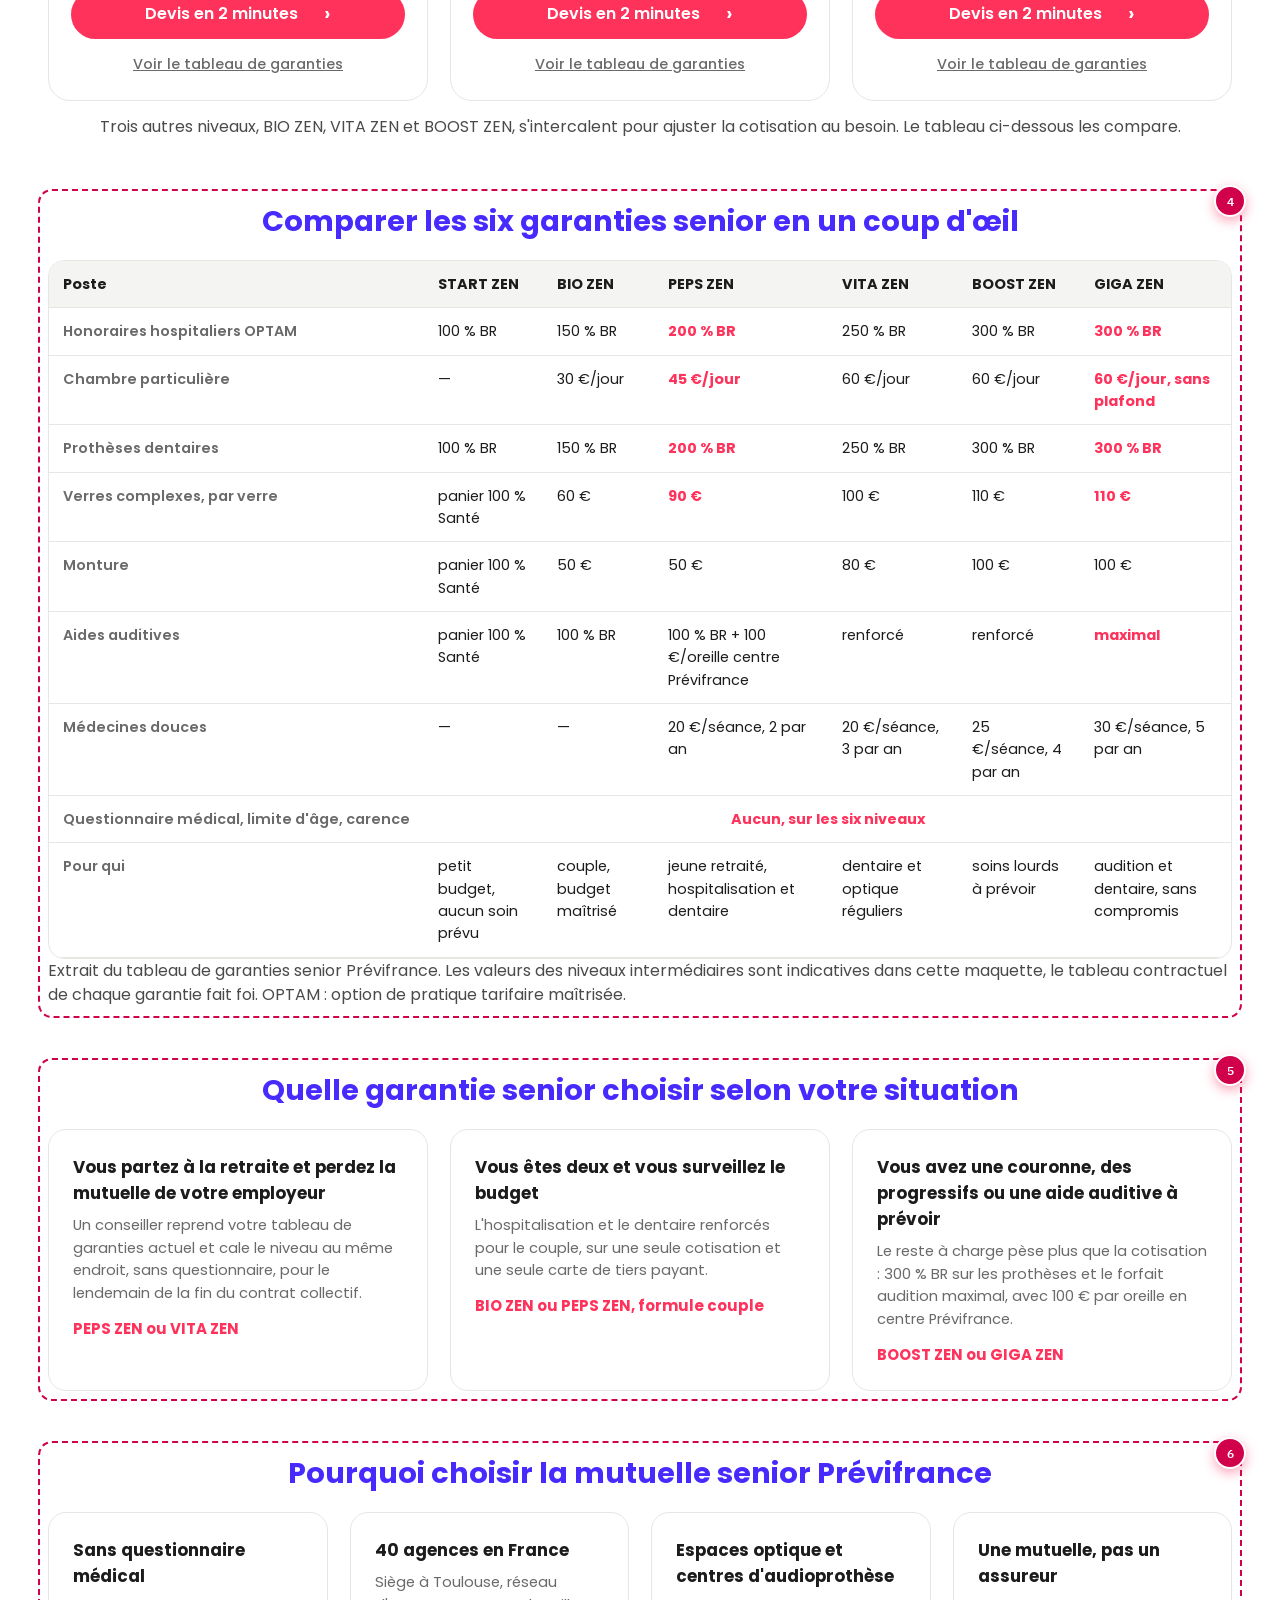
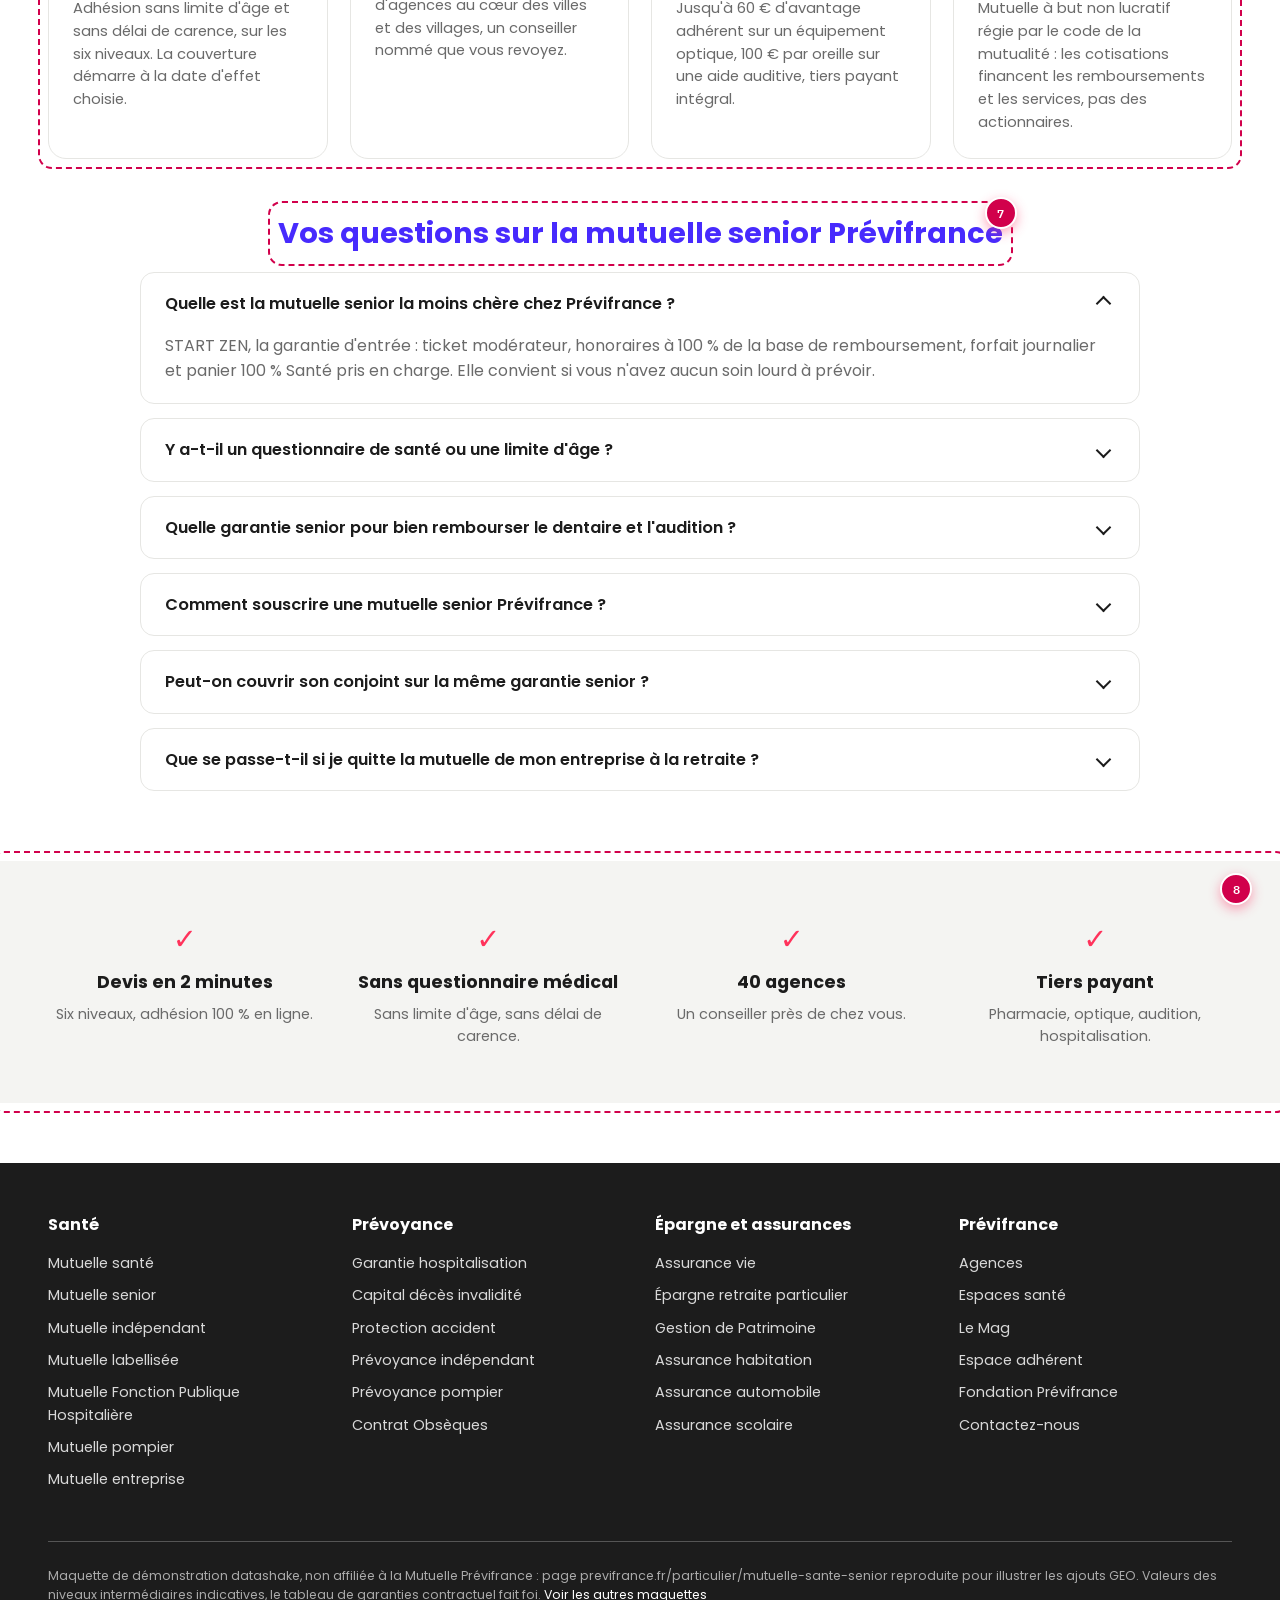
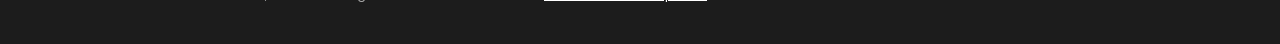
==== commit 67bf681e: "Page offre senior : retrait de l'encart hero qui chevauchait le contenu Co-Authored-By: Claude Fable" ====
--- a/mutuelle-sante-senior.html
+++ b/mutuelle-sante-senior.html
@@ -49,12 +49,6 @@
 
 <section class="hero">
   <img src="assets/header_landing_senior.jpg" alt="Un couple de seniors souriants">
-  <div class="hero-box">
-    <h1>Une mutuelle senior <mark>pour plus</mark> de sérénité</h1>
-    <span class="tag">Sans questionnaire médical, sans limite d'âge</span>
-    <p>Mon devis en 2 minutes, adhésion 100 % en ligne</p>
-    <a class="btn-pink" href="#garanties">J'y vais</a>
-  </div>
 </section>
 
 <main class="wrap">
